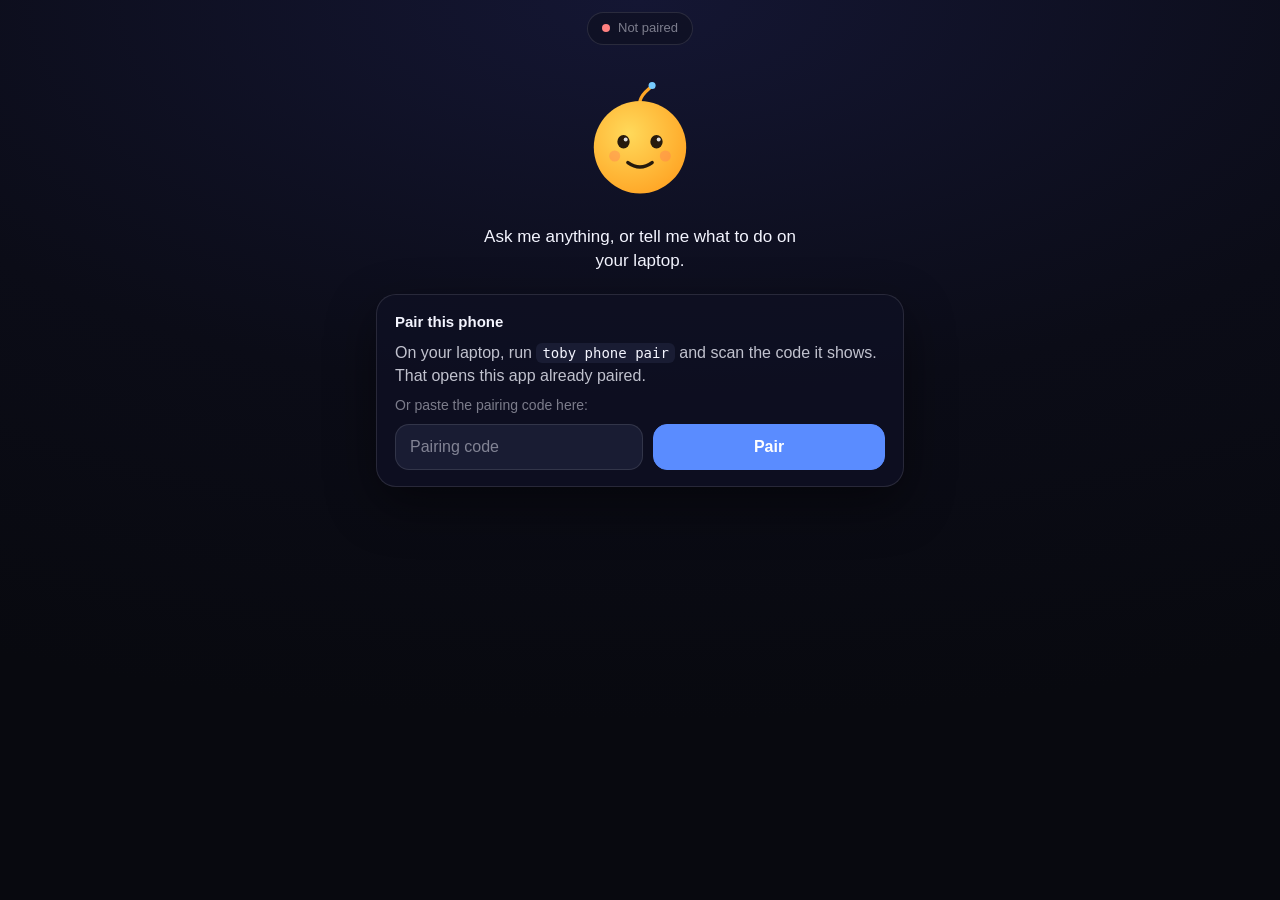
==== mobile/index.html @ 0a43dd17 "Add the phone app: talk to Toby from anywhere, watch it work A small installable web app (mobile/) t" ====
<!doctype html>
<html lang="en">
<head>
  <meta charset="utf-8">
  <meta name="viewport" content="width=device-width, initial-scale=1, viewport-fit=cover">
  <meta name="theme-color" content="#0b0c17">
  <meta name="apple-mobile-web-app-capable" content="yes">
  <meta name="apple-mobile-web-app-status-bar-style" content="black-translucent">
  <meta name="apple-mobile-web-app-title" content="Toby">
  <title>Little Toby</title>
  <link rel="manifest" href="manifest.webmanifest">
  <link rel="icon" href="icon.svg" type="image/svg+xml">
  <link rel="apple-touch-icon" href="icon.svg">
  <link rel="stylesheet" href="app.css">
</head>
<body>
  <main id="app">
    <header class="top">
      <div class="status"><span id="dot" class="dot"></span><span id="status-text">Connecting</span></div>
    </header>

    <section class="stage">
      <svg id="face" class="face" viewBox="0 0 120 120" aria-hidden="true">
        <defs>
          <radialGradient id="skin" cx="38%" cy="35%" r="70%">
            <stop offset="0" stop-color="#ffd95a"/>
            <stop offset="1" stop-color="#ffa626"/>
          </radialGradient>
        </defs>
        <path class="sprout" d="M60 20 C62 12 68 10 70 7" fill="none" stroke="#ffa626" stroke-width="3" stroke-linecap="round"/>
        <circle class="sprout-tip" cx="71" cy="6" r="3.2"/>
        <circle cx="60" cy="62" r="42" fill="url(#skin)"/>
        <g class="eyes">
          <ellipse cx="45" cy="57" rx="5.6" ry="6.2" fill="#261a0d"/>
          <ellipse cx="75" cy="57" rx="5.6" ry="6.2" fill="#261a0d"/>
          <circle cx="47" cy="55" r="1.8" fill="#fff" opacity=".85"/>
          <circle cx="77" cy="55" r="1.8" fill="#fff" opacity=".85"/>
        </g>
        <circle cx="37" cy="70" r="5" fill="#ff7359" opacity=".35"/>
        <circle cx="83" cy="70" r="5" fill="#ff7359" opacity=".35"/>
        <path id="mouth" d="M49 76 Q60 84 71 76" fill="none" stroke="#261a0d" stroke-width="3.2" stroke-linecap="round"/>
      </svg>
      <p id="reply" class="reply">Ask me anything, or tell me what to do on your laptop.</p>
    </section>

    <section id="task" class="card task" hidden>
      <div class="task-head">
        <h2 id="task-title">Working on it</h2>
        <button id="cancel" class="link">Cancel</button>
      </div>
      <div class="progress"><div id="progress-bar"></div></div>
      <ol id="steps"></ol>
    </section>

    <section id="confirm" class="card confirm" hidden>
      <p id="confirm-text">Let Toby use your mouse and keyboard?</p>
      <div class="row">
        <button id="confirm-no" class="secondary">No</button>
        <button id="confirm-yes" class="primary">Yes</button>
      </div>
    </section>

    <section id="pair" class="card pair" hidden>
      <h2>Pair this phone</h2>
      <p>On your laptop, run <code>toby phone pair</code> and scan the code it shows. That opens this app already paired.</p>
      <p class="quiet">Or paste the pairing code here:</p>
      <div class="row">
        <input id="pair-code" autocomplete="off" autocapitalize="off" spellcheck="false" placeholder="Pairing code">
        <button id="pair-save" class="primary">Pair</button>
      </div>
    </section>

    <form id="composer" class="composer">
      <input id="text" autocomplete="off" enterkeyhint="send" placeholder="Message Toby">
      <button type="button" id="mic" class="mic" aria-label="Talk to Toby">
        <svg viewBox="0 0 24 24" aria-hidden="true"><rect x="9" y="3" width="6" height="11" rx="3"/><path d="M6 11a6 6 0 0 0 12 0M12 17v4" fill="none" stroke-width="2" stroke-linecap="round"/></svg>
      </button>
      <button type="submit" id="send" class="send" aria-label="Send">
        <svg viewBox="0 0 24 24" aria-hidden="true"><path d="M5 12h13M13 6l6 6-6 6" fill="none" stroke-width="2.2" stroke-linecap="round" stroke-linejoin="round"/></svg>
      </button>
    </form>
  </main>
  <script src="app.js"></script>
</body>
</html>
---- mobile/app.css ----
/* Little Toby phone app. Same tokens as the desktop design system. */
:root {
  --space-void: #08090f;
  --space-base: #0b0c17;
  --space-raised: #0f1022;
  --space-control: #191c33;
  --space-control-hover: #232746;
  --ink-bright: #f4f5ff;
  --ink-normal: rgba(244, 245, 255, 0.78);
  --ink-quiet: rgba(244, 245, 255, 0.48);
  --line: rgba(255, 255, 255, 0.11);
  --accent: #5a8cff;
  --ok: #6fe6a8;
  --alert: #ff8080;
  --radius-card: 20px;
  --ease: cubic-bezier(0.22, 1, 0.36, 1);
}

* { box-sizing: border-box; -webkit-tap-highlight-color: transparent; }
/* the hidden attribute must win over any display rule below */
[hidden] { display: none !important; }
html, body { margin: 0; height: 100%; }
body {
  background: radial-gradient(120% 80% at 50% 0%, #141633 0%, var(--space-base) 55%, var(--space-void) 100%) fixed;
  color: var(--ink-normal);
  font: 16px/1.45 -apple-system, BlinkMacSystemFont, "Inter", "Segoe UI", Roboto, sans-serif;
  -webkit-font-smoothing: antialiased;
}
button, input { font: inherit; }

#app {
  min-height: 100%;
  max-width: 560px;
  margin: 0 auto;
  padding: calc(env(safe-area-inset-top) + 12px) 16px calc(env(safe-area-inset-bottom) + 96px);
  display: flex;
  flex-direction: column;
  gap: 16px;
}

.top { display: flex; justify-content: center; }
.status {
  display: inline-flex; align-items: center; gap: 8px;
  padding: 6px 14px; border-radius: 999px;
  background: rgba(15, 16, 34, 0.7); border: 1px solid var(--line);
  color: var(--ink-quiet); font-size: 13px;
}
.dot { width: 8px; height: 8px; border-radius: 50%; background: var(--ink-quiet); transition: background 300ms var(--ease); }
.dot.online { background: var(--ok); }
.dot.busy { background: var(--accent); animation: pulse 1.4s var(--ease) infinite; }
.dot.offline { background: var(--alert); }
@keyframes pulse { 50% { opacity: 0.35; } }

.stage { display: flex; flex-direction: column; align-items: center; gap: 14px; padding: 18px 0 4px; }
.face { width: 132px; height: 132px; animation: breathe 4s ease-in-out infinite; transform-origin: 50% 90%; }
.face.thinking { animation: think 1.8s ease-in-out infinite; }
.face.happy { animation: hop 520ms var(--ease) 1; }
.face .eyes { animation: blink 5s infinite; transform-origin: 60px 57px; }
.sprout-tip { fill: #7cf; animation: hue 6s linear infinite; }
@keyframes breathe { 50% { transform: translateY(-3px) scale(1.01); } }
@keyframes think { 0%, 100% { transform: rotate(-4deg); } 50% { transform: rotate(4deg) translateY(-2px); } }
@keyframes hop { 40% { transform: translateY(-14px) scaleY(1.04); } 70% { transform: translateY(0) scaleY(0.95); } }
@keyframes blink { 0%, 94%, 100% { transform: scaleY(1); } 96% { transform: scaleY(0.1); } }
@keyframes hue { 0% { fill: #ff8a8a; } 33% { fill: #8affc1; } 66% { fill: #8ab4ff; } 100% { fill: #ff8a8a; } }

.reply {
  margin: 0; text-align: center; color: var(--ink-bright); font-size: 17px;
  max-width: 34ch; min-height: 1.5em; white-space: pre-wrap;
  transition: opacity 250ms var(--ease);
}

.card {
  background: rgba(15, 16, 34, 0.92);
  border: 1px solid var(--line);
  border-radius: var(--radius-card);
  padding: 16px 18px;
  box-shadow: 0 18px 50px rgba(0, 0, 0, 0.45);
  animation: rise 320ms var(--ease);
}
@keyframes rise { from { opacity: 0; transform: translateY(10px) scale(0.98); } }
.card h2 { margin: 0; font-size: 15px; color: var(--ink-bright); }

.task-head { display: flex; justify-content: space-between; align-items: center; gap: 12px; }
.progress { height: 3px; border-radius: 2px; background: rgba(255, 255, 255, 0.08); margin: 10px 0 12px; overflow: hidden; }
#progress-bar { height: 100%; width: 0; background: var(--accent); transition: width 400ms var(--ease); }
#steps { list-style: none; margin: 0; padding: 0; display: flex; flex-direction: column; gap: 10px; }
#steps li { display: flex; align-items: center; gap: 12px; font-size: 15px; color: var(--ink-normal); transition: color 300ms var(--ease); }
#steps li::before {
  content: ""; flex: none; width: 12px; height: 12px; border-radius: 50%;
  border: 1.5px solid rgba(255, 255, 255, 0.3);
}
#steps li.current { color: var(--ink-bright); font-weight: 600; }
#steps li.current::before { border: none; background: var(--accent); box-shadow: 0 0 0 5px rgba(90, 140, 255, 0.22); animation: pulse 1.4s infinite; }
#steps li.done { color: var(--ink-quiet); text-decoration: line-through; }
#steps li.done::before { border: none; background: var(--ok); }
#steps li.error { color: var(--alert); }
#steps li.error::before { border-color: var(--alert); }

.confirm p { margin: 0 0 14px; color: var(--ink-bright); font-size: 16px; }
.row { display: flex; gap: 10px; }
.row > * { flex: 1; }
button.primary, button.secondary {
  min-height: 46px; border-radius: 14px; border: 1px solid var(--line);
  font-weight: 600; transition: transform 120ms var(--ease), background 150ms;
}
button.primary { background: var(--accent); color: #fff; border-color: var(--accent); }
button.secondary { background: var(--space-control); color: var(--ink-bright); }
button:active { transform: scale(0.97); }
button.link { background: none; border: none; color: var(--ink-quiet); padding: 4px 0; }

.pair p { margin: 8px 0; }
.quiet { color: var(--ink-quiet); font-size: 14px; }
code { background: var(--space-control); padding: 2px 6px; border-radius: 6px; color: var(--ink-bright); font-size: 14px; }

input {
  min-height: 46px; width: 100%;
  background: var(--space-control); color: var(--ink-bright);
  border: 1px solid var(--line); border-radius: 14px; padding: 0 14px; outline: none;
  transition: border-color 150ms;
}
input:focus { border-color: rgba(90, 140, 255, 0.6); }
input::placeholder { color: var(--ink-quiet); }

.composer {
  position: fixed; left: 0; right: 0; bottom: 0;
  display: flex; gap: 8px; align-items: center;
  max-width: 560px; margin: 0 auto;
  padding: 10px 16px calc(env(safe-area-inset-bottom) + 12px);
  background: linear-gradient(to top, var(--space-void) 60%, rgba(8, 9, 15, 0));
}
.composer input { border-radius: 999px; padding: 0 18px; }
.composer button {
  flex: none; width: 46px; height: 46px; border-radius: 50%;
  border: 1px solid var(--line); background: var(--space-control);
  display: grid; place-items: center;
  transition: transform 120ms var(--ease), background 150ms;
}
.composer svg { width: 22px; height: 22px; fill: var(--ink-bright); stroke: var(--ink-bright); }
.composer .send { background: var(--accent); border-color: var(--accent); }
.composer .send svg { fill: none; stroke: #fff; }
.composer .mic svg rect { stroke: none; }
.composer .mic.listening { background: var(--alert); border-color: var(--alert); animation: pulse 1.2s infinite; }

@media (prefers-reduced-motion: reduce) {
  *, *::before { animation: none !important; transition: none !important; }
}
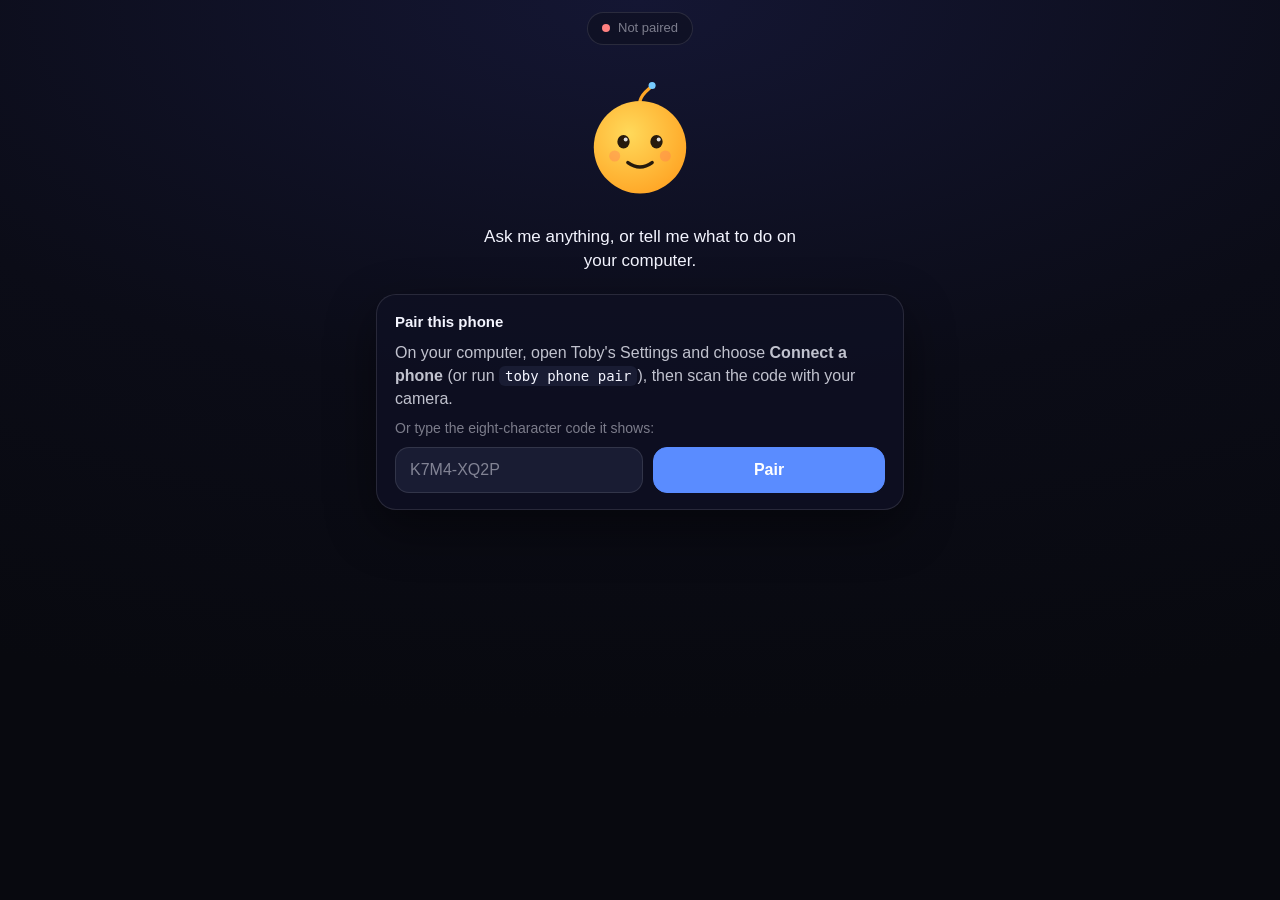
==== commit 0ed7a1ba: "Remote control from the phone: device pairing, permissions, jobs, tasks The computer side of the com" ====
--- a/mobile/index.html
+++ b/mobile/index.html
@@ -40,34 +40,42 @@
         <circle cx="83" cy="70" r="5" fill="#ff7359" opacity=".35"/>
         <path id="mouth" d="M49 76 Q60 84 71 76" fill="none" stroke="#261a0d" stroke-width="3.2" stroke-linecap="round"/>
       </svg>
-      <p id="reply" class="reply">Ask me anything, or tell me what to do on your laptop.</p>
+      <p id="reply" class="reply">Ask me anything, or tell me what to do on your computer.</p>
+    </section>
+
+    <section id="confirm" class="card confirm" hidden>
+      <p class="eyebrow">Toby wants to</p>
+      <p id="confirm-text">Use your mouse and keyboard</p>
+      <ul id="confirm-details"></ul>
+      <p id="confirm-reason" class="reason" hidden></p>
+      <div class="row">
+        <button id="confirm-no" class="secondary">Don't allow</button>
+        <button id="confirm-yes" class="primary">Allow</button>
+      </div>
     </section>
 
     <section id="task" class="card task" hidden>
       <div class="task-head">
         <h2 id="task-title">Working on it</h2>
-        <button id="cancel" class="link">Cancel</button>
+        <span id="task-state" class="state"></span>
       </div>
       <div class="progress"><div id="progress-bar"></div></div>
       <ol id="steps"></ol>
-    </section>
-
-    <section id="confirm" class="card confirm" hidden>
-      <p id="confirm-text">Let Toby use your mouse and keyboard?</p>
-      <div class="row">
-        <button id="confirm-no" class="secondary">No</button>
-        <button id="confirm-yes" class="primary">Yes</button>
+      <div class="row task-actions">
+        <button id="pause" class="secondary">Pause</button>
+        <button id="cancel" class="secondary">Stop</button>
       </div>
     </section>
 
     <section id="pair" class="card pair" hidden>
       <h2>Pair this phone</h2>
-      <p>On your laptop, run <code>toby phone pair</code> and scan the code it shows. That opens this app already paired.</p>
-      <p class="quiet">Or paste the pairing code here:</p>
+      <p>On your computer, open Toby's Settings and choose <b>Connect a phone</b> (or run <code>toby phone pair</code>), then scan the code with your camera.</p>
+      <p class="quiet">Or type the eight-character code it shows:</p>
       <div class="row">
-        <input id="pair-code" autocomplete="off" autocapitalize="off" spellcheck="false" placeholder="Pairing code">
+        <input id="pair-code" autocomplete="off" autocapitalize="characters" spellcheck="false" placeholder="K7M4-XQ2P" maxlength="12">
         <button id="pair-save" class="primary">Pair</button>
       </div>
+      <p id="pair-status" class="pair-status" hidden></p>
     </section>
 
     <form id="composer" class="composer">
--- a/mobile/app.css
+++ b/mobile/app.css
@@ -13,7 +13,19 @@
   --ok: #6fe6a8;
   --alert: #ff8080;
   --radius-card: 20px;
-  --ease: cubic-bezier(0.22, 1, 0.36, 1);
+  /* Motion tokens: identical to toby_anim.CURVES and DURATIONS on the
+     laptop (tests/test_motion_tokens.py checks), so the phone moves like Toby. */
+  --curve-enter: cubic-bezier(0.16, 1.0, 0.3, 1.0);
+  --curve-exit: cubic-bezier(0.55, 0.0, 0.8, 0.2);
+  --curve-move: cubic-bezier(0.33, 1.0, 0.68, 1.0);
+  --curve-standard: cubic-bezier(0.2, 0.0, 0.0, 1.0);
+  --curve-carry: cubic-bezier(0.45, 0.0, 0.55, 1.0);
+  --dur-instant: 90ms;
+  --dur-quick: 160ms;
+  --dur-standard: 240ms;
+  --dur-emphasized: 340ms;
+  --dur-gentle: 520ms;
+  --ease: var(--curve-enter);
 }
 
 * { box-sizing: border-box; -webkit-tap-highlight-color: transparent; }
@@ -45,7 +57,7 @@
   background: rgba(15, 16, 34, 0.7); border: 1px solid var(--line);
   color: var(--ink-quiet); font-size: 13px;
 }
-.dot { width: 8px; height: 8px; border-radius: 50%; background: var(--ink-quiet); transition: background 300ms var(--ease); }
+.dot { width: 8px; height: 8px; border-radius: 50%; background: var(--ink-quiet); transition: background var(--dur-standard) var(--curve-standard); }
 .dot.online { background: var(--ok); }
 .dot.busy { background: var(--accent); animation: pulse 1.4s var(--ease) infinite; }
 .dot.offline { background: var(--alert); }
@@ -54,19 +66,19 @@
 .stage { display: flex; flex-direction: column; align-items: center; gap: 14px; padding: 18px 0 4px; }
 .face { width: 132px; height: 132px; animation: breathe 4s ease-in-out infinite; transform-origin: 50% 90%; }
 .face.thinking { animation: think 1.8s ease-in-out infinite; }
-.face.happy { animation: hop 520ms var(--ease) 1; }
+.face.happy { animation: hop var(--dur-gentle) var(--curve-move) 1; }
 .face .eyes { animation: blink 5s infinite; transform-origin: 60px 57px; }
 .sprout-tip { fill: #7cf; animation: hue 6s linear infinite; }
 @keyframes breathe { 50% { transform: translateY(-3px) scale(1.01); } }
 @keyframes think { 0%, 100% { transform: rotate(-4deg); } 50% { transform: rotate(4deg) translateY(-2px); } }
-@keyframes hop { 40% { transform: translateY(-14px) scaleY(1.04); } 70% { transform: translateY(0) scaleY(0.95); } }
+@keyframes hop { 45% { transform: translateY(-10px); } 100% { transform: translateY(0); } }
 @keyframes blink { 0%, 94%, 100% { transform: scaleY(1); } 96% { transform: scaleY(0.1); } }
 @keyframes hue { 0% { fill: #ff8a8a; } 33% { fill: #8affc1; } 66% { fill: #8ab4ff; } 100% { fill: #ff8a8a; } }
 
 .reply {
   margin: 0; text-align: center; color: var(--ink-bright); font-size: 17px;
   max-width: 34ch; min-height: 1.5em; white-space: pre-wrap;
-  transition: opacity 250ms var(--ease);
+  transition: opacity var(--dur-standard) var(--curve-standard);
 }
 
 .card {
@@ -75,23 +87,24 @@
   border-radius: var(--radius-card);
   padding: 16px 18px;
   box-shadow: 0 18px 50px rgba(0, 0, 0, 0.45);
-  animation: rise 320ms var(--ease);
+  animation: rise var(--dur-emphasized) var(--curve-enter);
 }
 @keyframes rise { from { opacity: 0; transform: translateY(10px) scale(0.98); } }
 .card h2 { margin: 0; font-size: 15px; color: var(--ink-bright); }
 
 .task-head { display: flex; justify-content: space-between; align-items: center; gap: 12px; }
 .progress { height: 3px; border-radius: 2px; background: rgba(255, 255, 255, 0.08); margin: 10px 0 12px; overflow: hidden; }
-#progress-bar { height: 100%; width: 0; background: var(--accent); transition: width 400ms var(--ease); }
+#progress-bar { height: 100%; width: 0; background: var(--accent); transition: width var(--dur-gentle) var(--curve-move); }
 #steps { list-style: none; margin: 0; padding: 0; display: flex; flex-direction: column; gap: 10px; }
-#steps li { display: flex; align-items: center; gap: 12px; font-size: 15px; color: var(--ink-normal); transition: color 300ms var(--ease); }
+#steps li { display: flex; align-items: center; gap: 12px; font-size: 15px; color: var(--ink-normal); transition: color var(--dur-standard) var(--curve-standard); }
 #steps li::before {
   content: ""; flex: none; width: 12px; height: 12px; border-radius: 50%;
   border: 1.5px solid rgba(255, 255, 255, 0.3);
 }
 #steps li.current { color: var(--ink-bright); font-weight: 600; }
 #steps li.current::before { border: none; background: var(--accent); box-shadow: 0 0 0 5px rgba(90, 140, 255, 0.22); animation: pulse 1.4s infinite; }
-#steps li.done { color: var(--ink-quiet); text-decoration: line-through; }
+#steps li.done { color: var(--ink-quiet); }
+#steps li.done .label { text-decoration: line-through; }
 #steps li.done::before { border: none; background: var(--ok); }
 #steps li.error { color: var(--alert); }
 #steps li.error::before { border-color: var(--alert); }
@@ -101,7 +114,7 @@
 .row > * { flex: 1; }
 button.primary, button.secondary {
   min-height: 46px; border-radius: 14px; border: 1px solid var(--line);
-  font-weight: 600; transition: transform 120ms var(--ease), background 150ms;
+  font-weight: 600; transition: transform var(--dur-instant) var(--curve-standard), background var(--dur-quick) var(--curve-standard);
 }
 button.primary { background: var(--accent); color: #fff; border-color: var(--accent); }
 button.secondary { background: var(--space-control); color: var(--ink-bright); }
@@ -116,7 +129,7 @@
   min-height: 46px; width: 100%;
   background: var(--space-control); color: var(--ink-bright);
   border: 1px solid var(--line); border-radius: 14px; padding: 0 14px; outline: none;
-  transition: border-color 150ms;
+  transition: border-color var(--dur-quick) var(--curve-standard);
 }
 input:focus { border-color: rgba(90, 140, 255, 0.6); }
 input::placeholder { color: var(--ink-quiet); }
@@ -133,7 +146,7 @@
   flex: none; width: 46px; height: 46px; border-radius: 50%;
   border: 1px solid var(--line); background: var(--space-control);
   display: grid; place-items: center;
-  transition: transform 120ms var(--ease), background 150ms;
+  transition: transform var(--dur-instant) var(--curve-standard), background var(--dur-quick) var(--curve-standard);
 }
 .composer svg { width: 22px; height: 22px; fill: var(--ink-bright); stroke: var(--ink-bright); }
 .composer .send { background: var(--accent); border-color: var(--accent); }
@@ -144,3 +157,17 @@
 @media (prefers-reduced-motion: reduce) {
   *, *::before { animation: none !important; transition: none !important; }
 }
+
+/* -- task state, approvals, pairing (device pairing and permission levels) -- */
+.state { font-size: 12px; color: var(--ink-quiet); letter-spacing: .02em; }
+.state.needs_permission, .state.failed { color: var(--warn, #f3c969); }
+.task-actions { margin-top: 12px; justify-content: flex-end; }
+#steps li { flex-wrap: wrap; }
+#steps li .detail { flex-basis: 100%; padding-left: 26px; font-size: 12px; color: var(--ink-quiet); margin-top: 2px; text-decoration: none; display: inline-block; }
+.eyebrow { font-size: 12px; color: var(--ink-quiet); margin: 0 0 4px; text-transform: uppercase; letter-spacing: .06em; }
+#confirm-text { font-weight: 600; }
+#confirm-details { margin: 8px 0 0; padding-left: 18px; color: var(--ink-quiet); font-size: 13px; }
+.reason { color: #ff8080; font-size: 13px; }
+.confirm.restricted { border-color: rgba(255, 128, 128, .45); }
+.pair-status { margin-top: 12px; font-size: 14px; }
+.pair-status .compare { display: block; font-size: 28px; font-weight: 700; letter-spacing: .12em; margin: 6px 0; }
